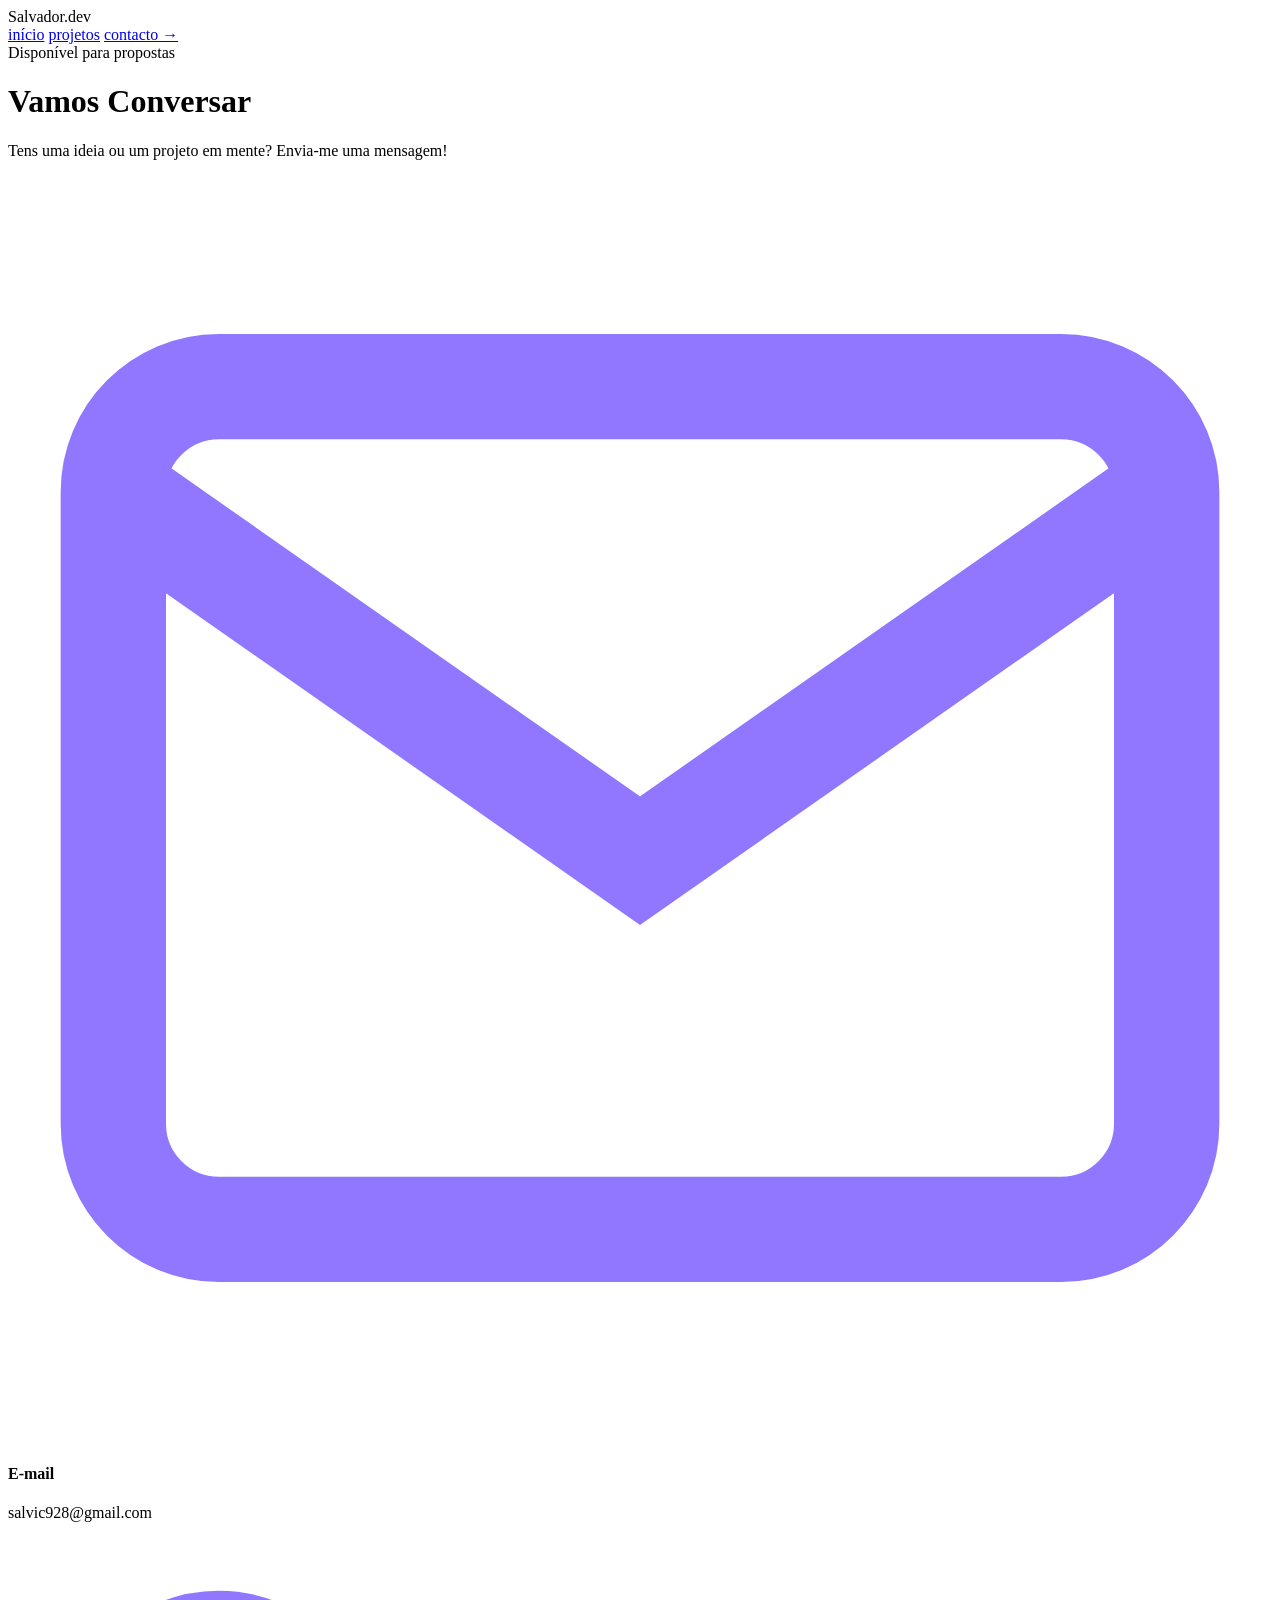
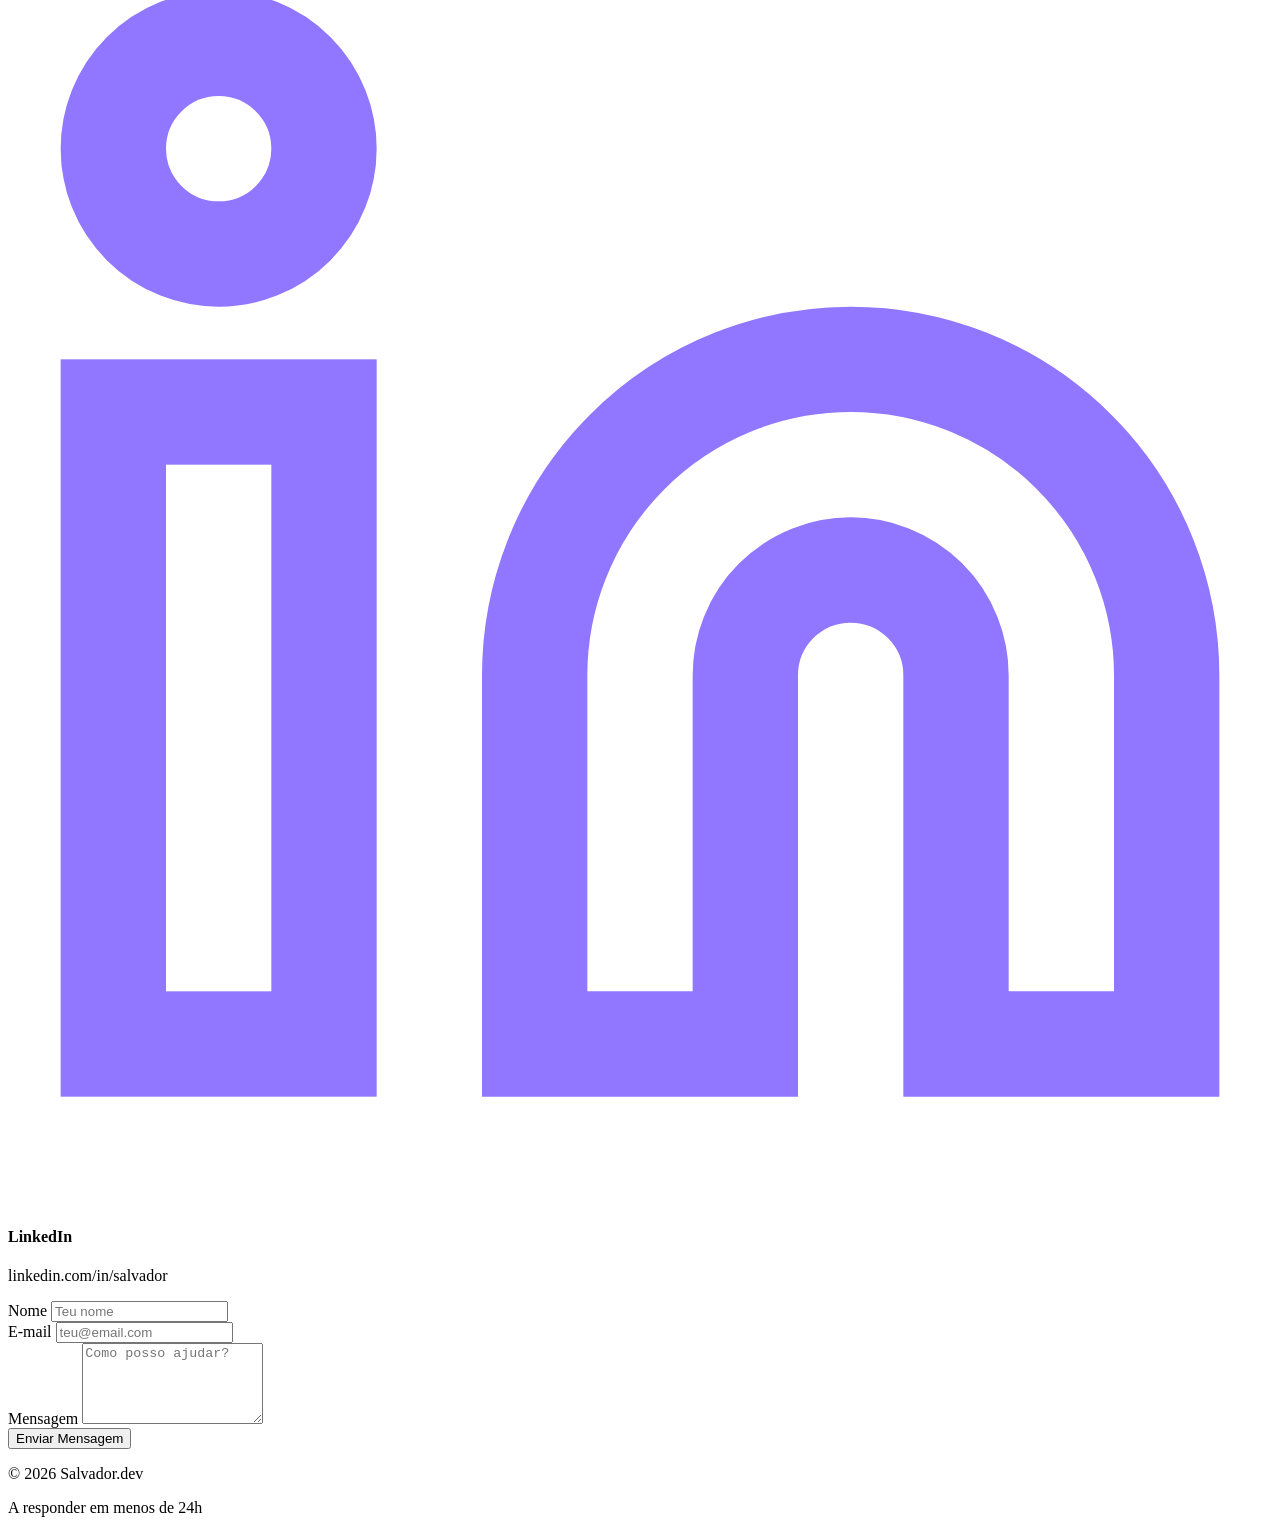
==== contacto.html @ ca5c2eb3 "Rename projeto2/contacto.html to contacto.html" ====
<!DOCTYPE html>
<html lang="pt">
<head>
    <meta charset="UTF-8">
    <meta name="viewport" content="width=device-width, initial-scale=1.0">
    <title>Contacto | Salvador.dev</title>
    <link rel="stylesheet" href="../CSS/style.css">
</head>
<body>

<div class="site">
    <nav class="nav">
        <div class="nav-logo">Salvador<span>.</span>dev</div>
        <div class="nav-links">
            <a href="index.html">início</a>
            <a href="projects.html">projetos</a>
            <a href="contacto.html">contacto →</a>
        </div>
    </nav>

    <header class="page-header">
        <div class="hero-tag">Disponível para propostas</div>
        <h1 class="hero-title">Vamos <span>Conversar</span></h1>
        <p class="hero-sub">Tens uma ideia ou um projeto em mente? Envia-me uma mensagem!</p>
    </header>

    <section class="contact-container">
        <div class="contact-sidebar">
            <div class="contact-card">
                <div class="card-icon">
                    <svg viewBox="0 0 24 24" fill="none" stroke="#9176FF" stroke-width="2"><path d="M4 4h16c1.1 0 2 .9 2 2v12c0 1.1-.9 2-2 2H4c-1.1 0-2-.9-2-2V6c0-1.1.9-2 2-2z"></path><polyline points="22,6 12,13 2,6"></polyline></svg>
                </div>
                <div class="card-info">
                    <h4>E-mail</h4>
                    <p>salvic928@gmail.com</p>
                </div>
            </div>

            <div class="contact-card">
                <div class="card-icon">
                    <svg viewBox="0 0 24 24" fill="none" stroke="#9176FF" stroke-width="2"><path d="M16 8a6 6 0 0 1 6 6v7h-4v-7a2 2 0 0 0-2-2 2 2 0 0 0-2 2v7h-4v-7a6 6 0 0 1 6-6z"></path><rect x="2" y="9" width="4" height="12"></rect><circle cx="4" cy="4" r="2"></circle></svg>
                </div>
                <div class="card-info">
                    <h4>LinkedIn</h4>
                    <p>linkedin.com/in/salvador</p>
                </div>
            </div>
        </div>

<div class="contact-form-wrapper">
    <form class="contact-form" action="https://formspree.io/f/meevvekb" method="POST">
        <div class="form-group">
            <label>Nome</label>
            <input type="text" name="name" placeholder="Teu nome" required>
        </div>
        <div class="form-group">
            <label>E-mail</label>
            <input type="email" name="email" placeholder="teu@email.com" required>
        </div>
        <div class="form-group">
            <label>Mensagem</label>
            <textarea name="message" rows="5" placeholder="Como posso ajudar?" required></textarea>
        </div>
        
        <input type="hidden" name="_subject" value="Novo contacto do Portfólio!">
        
        <button type="submit" class="btn-primary">Enviar Mensagem</button>
    </form>
</div>
    </section>

    <footer class="footer">
        <p>© 2026 Salvador<span>.dev</span></p>
        <p>A responder em menos de 24h</p>
    </footer>
</div>

</body>
</html>
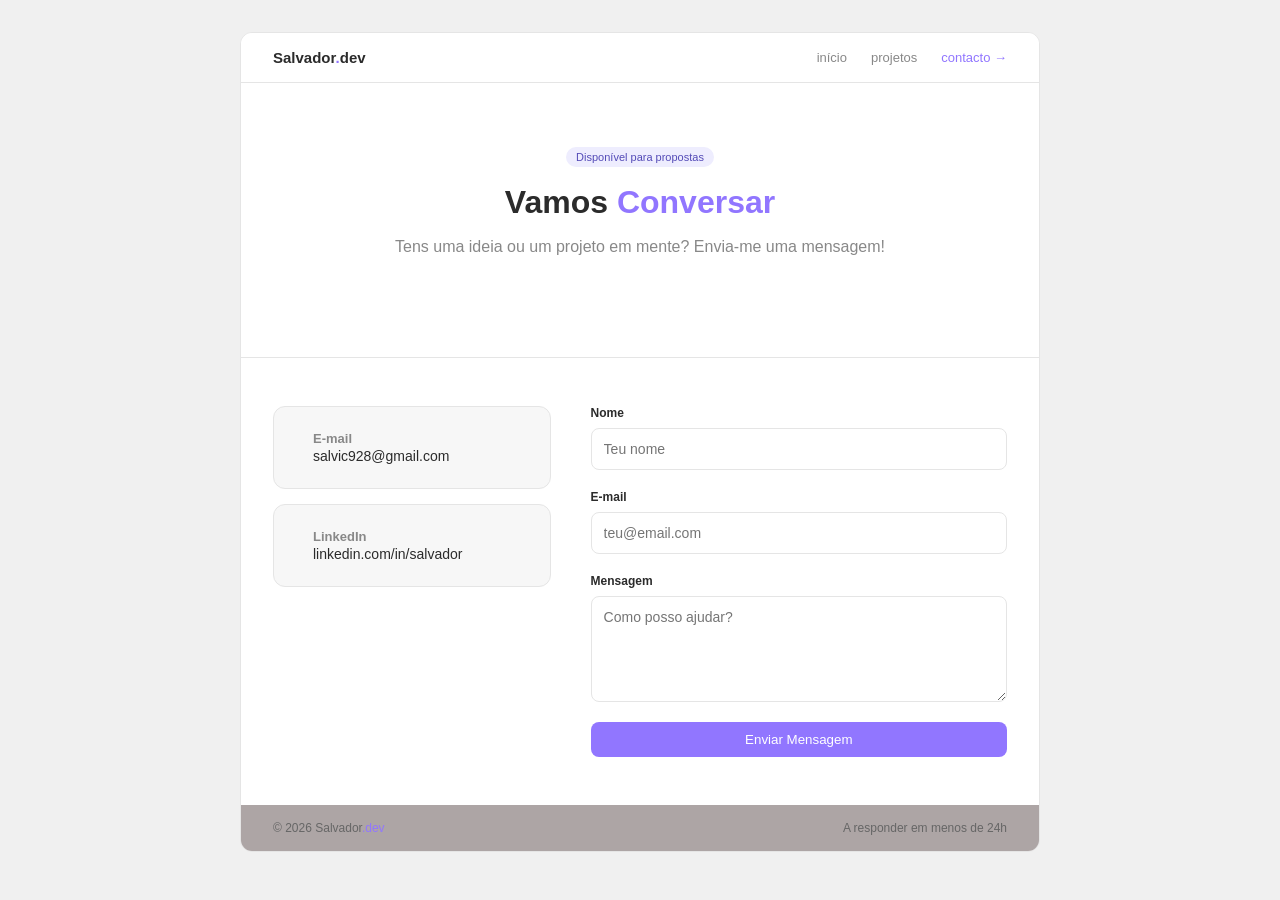
==== commit 62be60b2: "Update contacto.html" ====
--- a/contacto.html
+++ b/contacto.html
@@ -4,7 +4,7 @@
     <meta charset="UTF-8">
     <meta name="viewport" content="width=device-width, initial-scale=1.0">
     <title>Contacto | Salvador.dev</title>
-    <link rel="stylesheet" href="../CSS/style.css">
+    <link rel="stylesheet" href="style.css">
 </head>
 <body>
 
--- a/style.css
+++ b/style.css
@@ -0,0 +1,547 @@
+* {
+    margin: 0;
+    padding: 0;
+    box-sizing: border-box;
+}
+
+body {
+    background-color: #f0f0f0;
+    padding: 2rem;
+    display: flex;
+    justify-content: center;
+    font-family: -apple-system, BlinkMacSystemFont, "Segoe UI", Roboto, sans-serif;
+}
+
+.site {
+    background: #f7f7f7;
+    border-radius: 12px;
+    overflow: hidden;
+    border: 0.5px solid #e5e5e5;
+    max-width: 800px;
+    width: 100%;
+}
+
+.nav {
+    background: #fff;
+    display: flex;
+    justify-content: space-between;
+    align-items: center;
+    padding: 1rem 2rem;
+    border-bottom: 0.5px solid #e5e5e5;
+}
+
+.nav-logo {
+    font-size: 15px;
+    font-weight: 600;
+    color: #2b2b2b;
+}
+
+.nav-logo span {
+    color: #9176FF;
+}
+
+.nav-links {
+    display: flex;
+    gap: 1.5rem;
+}
+
+.nav-links a {
+    font-size: 13px;
+    color: #888;
+    text-decoration: none;
+}
+
+.nav-links a:last-child {
+    color: #9176FF;
+    font-weight: 500;
+}
+
+.hero {
+    background: #fff;
+    padding: 4rem 2rem 3rem;
+    display: flex;
+    align-items: center;
+    gap: 2rem;
+    border-bottom: 0.5px solid #e5e5e5;
+}
+
+.hero-text {
+    flex: 1;
+}
+
+.hero-tag {
+    display: inline-block;
+    background: #EEEDFE;
+    color: #534AB7;
+    font-size: 11px;
+    font-weight: 500;
+    padding: 4px 10px;
+    border-radius: 20px;
+    margin-bottom: 1rem;
+}
+
+.hero-title {
+    font-size: 32px;
+    font-weight: 600;
+    color: #2b2b2b;
+    line-height: 1.2;
+    margin-bottom: .75rem;
+}
+
+.hero-title span {
+    color: #9176FF;
+}
+
+.hero-sub {
+    font-size: 14px;
+    color: #888;
+    line-height: 1.7;
+    max-width: 340px;
+    margin-bottom: 1.5rem;
+}
+
+.hero-btns {
+    display: flex;
+    gap: .75rem;
+}
+
+.btn-primary {
+    background: #9176FF;
+    color: #fff;
+    border: none;
+    padding: 10px 20px;
+    border-radius: 8px;
+    cursor: pointer;
+}
+
+.btn-outline {
+    background: transparent;
+    color: #9176FF;
+    border: 1.5px solid #9176FF;
+    padding: 10px 20px;
+    border-radius: 8px;
+    cursor: pointer;
+}
+
+.hero-avatar {
+    width: 120px;
+    height: 120px;
+    border-radius: 50%;
+    background: #EEEDFE;
+    display: flex;
+    align-items: center;
+    justify-content: center;
+}
+
+.avatar-inner {
+    width: 80px;
+    height: 80px;
+    border-radius: 50%;
+    background: #9176FF;
+    display: flex;
+    align-items: center;
+    justify-content: center;
+    color: #fff;
+    font-size: 24px;
+    font-weight: 600;
+}
+
+.section {
+    padding: 2rem;
+}
+
+.section-label {
+    font-size: 11px;
+    font-weight: 600;
+    color: #9176FF;
+    text-transform: uppercase;
+    margin-bottom: 1rem;
+}
+
+.cards {
+    display: grid;
+    grid-template-columns: repeat(3, 1fr);
+    gap: 12px;
+}
+
+.card {
+    background: #fff;
+    border-radius: 12px;
+    border: 0.5px solid #e5e5e5;
+    padding: 1rem;
+}
+
+.card-title {
+    font-size: 13px;
+    font-weight: 600;
+    margin-bottom: 4px;
+}
+
+.card-desc {
+    font-size: 12px;
+    color: #888;
+    line-height: 1.5;
+}
+
+.projects {
+    display: grid;
+    grid-template-columns: 1fr 1fr;
+    gap: 12px;
+}
+
+.project {
+    background: #fff;
+    border-radius: 12px;
+    border: 0.5px solid #e5e5e5;
+    overflow: hidden;
+}
+
+.project-img-alt {
+    height: 80px;
+    background: #E1F5EE;
+    display: flex;
+    align-items: center;
+    justify-content: center;
+}
+
+.project-body {
+    padding: 1rem;
+}
+
+.contact {
+    background: #fff;
+    border-top: 0.5px solid #e5e5e5;
+    padding: 2rem;
+    display: flex;
+    justify-content: space-between;
+    align-items: center;
+}
+
+.contact-links {
+    display: flex;
+    gap: 8px;
+}
+
+.pill {
+    background: #f7f7f7;
+    border: 0.5px solid #e5e5e5;
+    padding: 6px 12px;
+    border-radius: 20px;
+    font-size: 12px;
+    color: #2b2b2b;
+    text-decoration: none;
+}
+
+.footer {
+    background: #ada5a5;
+    padding: 1rem 2rem;
+    display: flex;
+    justify-content: space-between;
+    color: #666;
+    font-size: 12px;
+}
+
+.footer span {
+    color: #9176FF;
+}
+
+/*projects page*/
+
+.hero-sub {
+    font-size: 16px;
+    color: #888;
+    line-height: 1.7;
+    max-width: 500px;
+    margin: 0 auto 2rem;
+    text-align: center;
+}
+.page-header {
+    padding: 4rem 2rem;
+    background: #fff;
+    border-bottom: 0.5px solid #e5e5e5;
+    text-align: center;
+}
+
+.single-project-container {
+    padding: 3rem 2rem;
+    display: flex;
+    justify-content: center;
+}
+
+.featured-project {
+    background: #fff;
+    border: 0.5px solid #e5e5e5;
+    border-radius: 16px;
+    display: grid;
+    grid-template-columns: 1fr 1.2fr;
+    overflow: hidden;
+    max-width: 900px;
+    width: 100%;
+    box-shadow: 0 4px 20px rgba(0,0,0,0.03);
+}
+
+.project-visual {
+    background: #9176FF; 
+    background: linear-gradient(135deg, #9176FF 0%, #534AB7 100%);
+    display: flex;
+    align-items: center;
+    justify-content: center;
+    position: relative;
+    min-height: 250px;
+}
+
+.floating-code {
+    display: flex;
+    flex-direction: column;
+    gap: 10px;
+    color: rgba(255, 255, 255, 0.8);
+    font-family: 'Courier New', Courier, monospace;
+    font-weight: bold;
+    font-size: 1.2rem;
+    animation: float 3s ease-in-out infinite;
+}
+
+@keyframes float {
+    0%, 100% { transform: translateY(0); }
+    50% { transform: translateY(-15px); }
+}
+
+.project-content {
+    padding: 2.5rem;
+}
+
+.project-meta {
+    font-size: 11px;
+    font-weight: 700;
+    color: #9176FF;
+    letter-spacing: 0.15em;
+    margin-bottom: 12px;
+}
+
+.project-name {
+    font-size: 24px;
+    font-weight: 600;
+    color: #2b2b2b;
+    margin-bottom: 15px;
+}
+
+.project-description {
+    font-size: 14px;
+    color: #666;
+    line-height: 1.8;
+    margin-bottom: 20px;
+}
+
+.project-tech-list {
+    display: flex;
+    flex-wrap: wrap;
+    gap: 8px;
+    margin-bottom: 25px;
+}
+
+.tech-item {
+    font-size: 11px;
+    background: #EEEDFE;
+    color: #534AB7;
+    padding: 6px 14px;
+    border-radius: 20px;
+    font-weight: 600;
+}
+
+.project-actions .btn-primary {
+    padding: 12px 24px;
+}
+
+@media (max-width: 768px) {
+    .featured-project {
+        grid-template-columns: 1fr;
+    }
+    
+    .project-visual {
+        min-height: 180px;
+    }
+    
+    .project-content {
+        padding: 1.5rem;
+    }
+}
+
+/*contact page*/
+
+.contact-container {
+    padding: 3rem 2rem;
+    display: grid;
+    grid-template-columns: 1fr 1.5fr;
+    gap: 40px;
+    background: #fff;
+}
+
+.contact-sidebar {
+    display: flex;
+    flex-direction: column;
+    gap: 15px;
+}
+
+.contact-card {
+    background: #f7f7f7;
+    padding: 1.5rem;
+    border-radius: 12px;
+    display: flex;
+    align-items: center;
+    gap: 15px;
+    border: 0.5px solid #e5e5e5;
+}
+
+.card-info h4 {
+    font-size: 13px;
+    color: #888;
+    margin-bottom: 2px;
+}
+
+.card-info p {
+    font-size: 14px;
+    font-weight: 500;
+    color: #2b2b2b;
+}
+
+/* Estilo do Formulário */
+.contact-form {
+    display: flex;
+    flex-direction: column;
+    gap: 20px;
+}
+
+.form-group {
+    display: flex;
+    flex-direction: column;
+    gap: 8px;
+}
+
+.form-group label {
+    font-size: 12px;
+    font-weight: 600;
+    color: #2b2b2b;
+}
+
+.form-group input, 
+.form-group textarea {
+    padding: 12px;
+    border-radius: 8px;
+    border: 1.5px solid #e5e5e5;
+    font-family: inherit;
+    font-size: 14px;
+    transition: border-color 0.2s;
+}
+
+.form-group input:focus, 
+.form-group textarea:focus {
+    outline: none;
+    border-color: #9176FF;
+}
+
+@media (max-width: 768px) {
+    .contact-container {
+        grid-template-columns: 1fr;
+    }
+    
+    .contact-sidebar {
+        order: 2;
+    }
+}
+
+/*skills page*/
+
+
+.skills-container {
+    padding: 3rem 2rem;
+    display: flex;
+    flex-direction: column;
+    gap: 20px;
+    background: #fff;
+}
+
+.skill-detail-card {
+    background: #fff;
+    border: 0.5px solid #e5e5e5;
+    border-radius: 16px;
+    padding: 2rem;
+    transition: transform 0.2s ease;
+}
+
+.skill-detail-card:hover {
+    transform: translateX(10px);
+    border-color: #9176FF;
+}
+
+.skill-header {
+    display: flex;
+    align-items: center;
+    gap: 20px;
+    margin-bottom: 20px;
+}
+
+.skill-icon {
+    width: 50px;
+    height: 50px;
+    border-radius: 12px;
+    display: flex;
+    align-items: center;
+    justify-content: center;
+}
+
+.skill-icon svg {
+    width: 24px;
+    height: 24px;
+}
+
+.skill-title-group {
+    flex: 1;
+}
+
+.skill-title-group h3 {
+    font-size: 18px;
+    color: #2b2b2b;
+    margin-bottom: 2px;
+}
+
+.skill-title-group span {
+    font-size: 12px;
+    color: #888;
+}
+
+.skill-percentage {
+    font-size: 18px;
+    font-weight: 700;
+    color: #2b2b2b;
+}
+
+.progress-bar {
+    width: 100%;
+    height: 8px;
+    background: #f0f0f0;
+    border-radius: 10px;
+    overflow: hidden;
+    margin-bottom: 15px;
+}
+
+.progress {
+    height: 100%;
+    border-radius: 10px;
+    transition: width 1s ease-in-out;
+}
+
+.skill-text {
+    font-size: 13px;
+    color: #666;
+    line-height: 1.6;
+}
+
+@media (max-width: 600px) {
+    .skill-header {
+        gap: 15px;
+    }
+    
+    .skill-detail-card {
+        padding: 1.5rem;
+    }
+}
